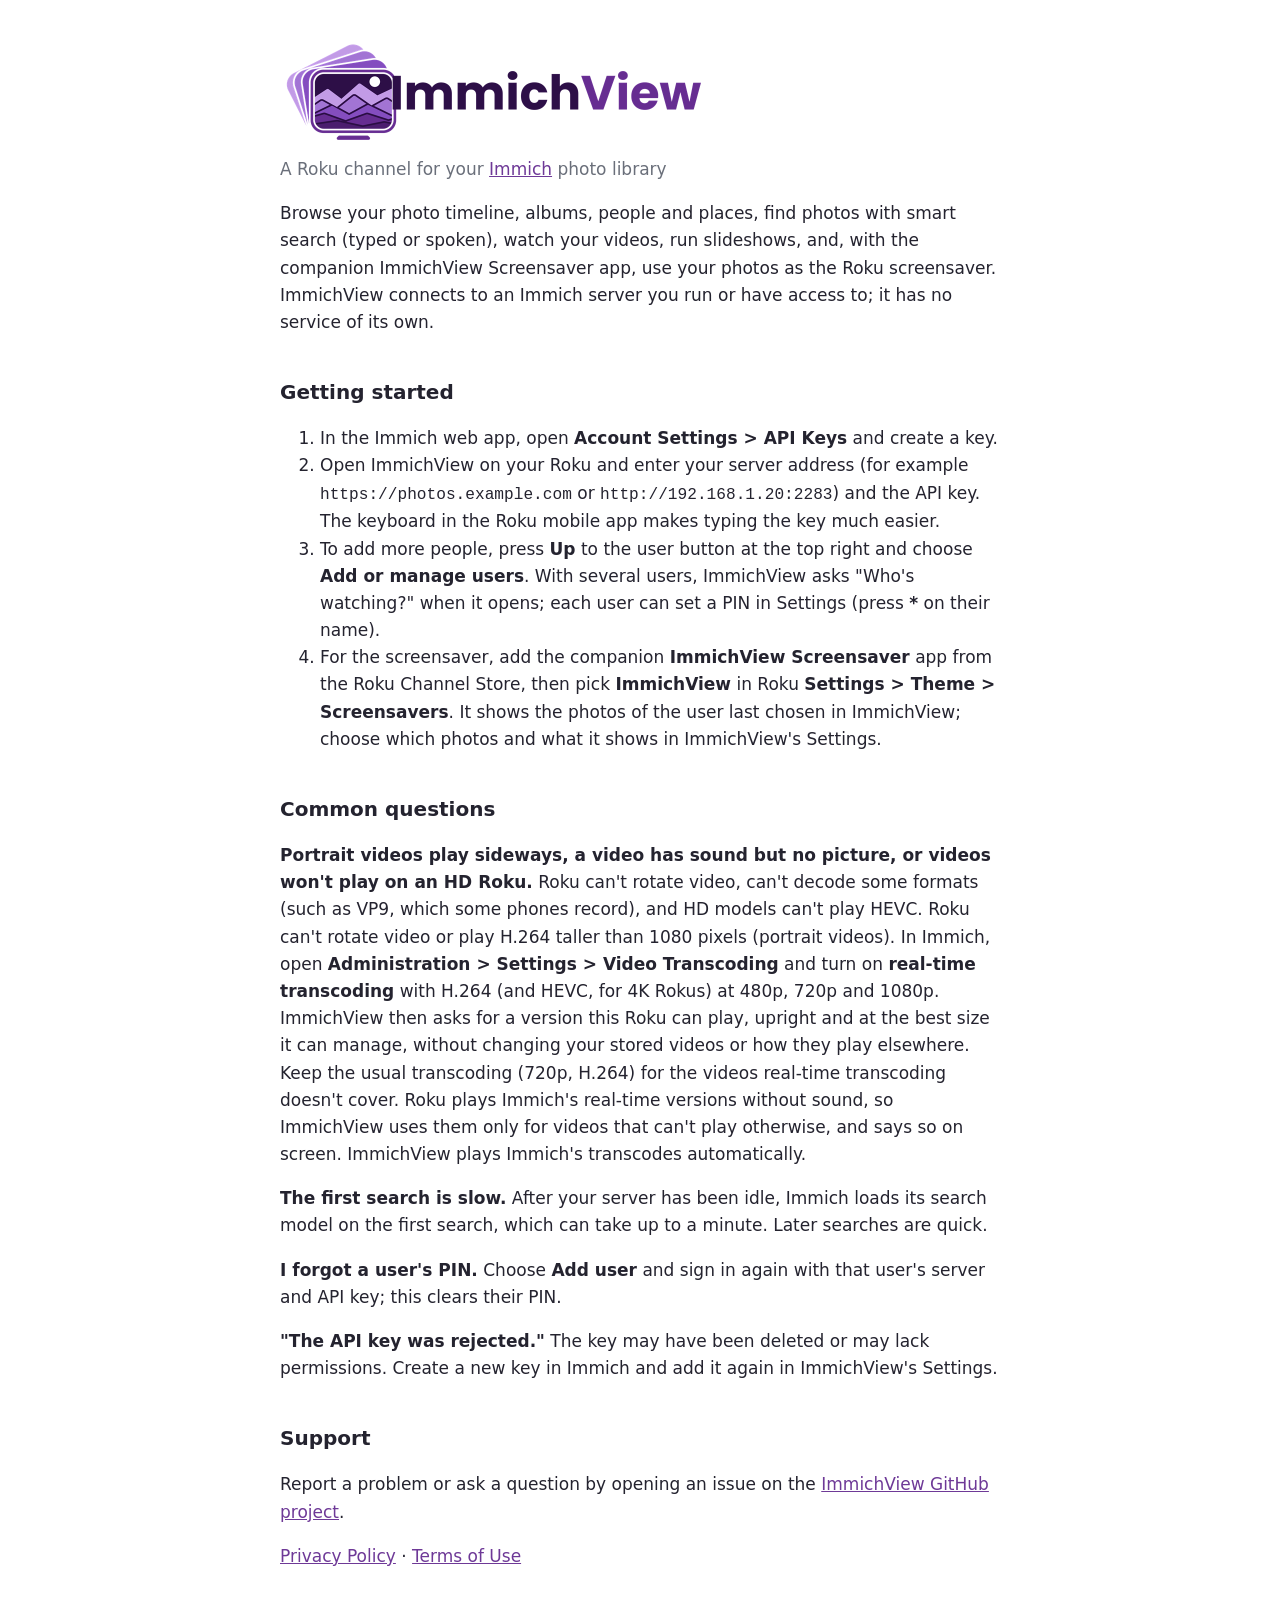
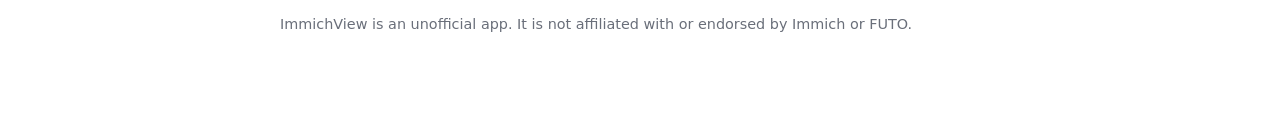
==== index.html @ e4586309 "ImmichView support, privacy and terms pages Co-Authored-By: Claude Opus 5.5 <noreply@anthropic.com>" ====
<!doctype html>
<html lang="en">
<head>
<meta charset="utf-8">
<meta name="viewport" content="width=device-width, initial-scale=1">
<title>ImmichView Support</title>
<link rel="stylesheet" href="style.css">
</head>
<body>
<main>
<h1><picture><source srcset="logo-dark.png" media="(prefers-color-scheme: dark)"><img class="logo" src="logo-light.png" alt="ImmichView" width="440" height="120"></picture></h1>
<p class="meta">A Roku channel for your <a href="https://immich.app">Immich</a> photo library</p>

<p>Browse your photo timeline, albums, people and places, find photos with smart search (typed or spoken), watch
your videos, run slideshows, and, with the companion ImmichView Screensaver app, use your photos as the Roku screensaver. ImmichView connects to an Immich
server you run or have access to; it has no service of its own.</p>

<h2>Getting started</h2>
<ol>
<li>In the Immich web app, open <strong>Account Settings &gt; API Keys</strong> and create a key.</li>
<li>Open ImmichView on your Roku and enter your server address (for example
<code>https://photos.example.com</code> or <code>http://192.168.1.20:2283</code>) and the API key.
The keyboard in the Roku mobile app makes typing the key much easier.</li>
<li>To add more people, press <strong>Up</strong> to the user button at the top right and choose
<strong>Add or manage users</strong>. With several users, ImmichView asks "Who's watching?" when it opens; each
user can set a PIN in Settings (press <strong>*</strong> on their name).</li>
<li>For the screensaver, add the companion <strong>ImmichView Screensaver</strong> app from the Roku Channel Store, then pick
<strong>ImmichView</strong> in Roku <strong>Settings &gt; Theme &gt; Screensavers</strong>. It shows the photos of the user last
chosen in ImmichView; choose which photos and what it shows in ImmichView's Settings.</li>
</ol>

<h2>Common questions</h2>
<p><strong>Portrait videos play sideways, a video has sound but no picture, or videos won't play on an HD Roku.</strong>
Roku can't rotate video, can't decode some formats (such as VP9, which some phones record), and HD models can't play HEVC. Roku can't rotate video or play H.264 taller than 1080 pixels (portrait videos). In Immich, open
<strong>Administration &gt; Settings &gt; Video Transcoding</strong> and turn on <strong>real-time transcoding</strong> with H.264 (and HEVC,
for 4K Rokus) at 480p, 720p and 1080p. ImmichView then asks for a version this Roku can play, upright and at the
best size it can manage, without changing your stored videos or how they play elsewhere. Keep the usual transcoding
(720p, H.264) for the videos real-time transcoding doesn't cover. Roku plays Immich's real-time versions without sound, so
ImmichView uses them only for videos that can't play otherwise, and says so on screen. ImmichView plays Immich's transcodes automatically.</p>
<p><strong>The first search is slow.</strong> After your server has been idle, Immich loads its search model on
the first search, which can take up to a minute. Later searches are quick.</p>
<p><strong>I forgot a user's PIN.</strong> Choose <strong>Add user</strong> and sign in again with that user's
server and API key; this clears their PIN.</p>
<p><strong>"The API key was rejected."</strong> The key may have been deleted or may lack permissions. Create a
new key in Immich and add it again in ImmichView's Settings.</p>

<h2>Support</h2>
<p>Report a problem or ask a question by opening an issue on the
<a href="https://github.com/apinner/ImmichView/issues">ImmichView GitHub project</a>.</p>
<p><a href="privacy.html">Privacy Policy</a> · <a href="terms.html">Terms of Use</a></p>

<p class="disclaimer">ImmichView is an unofficial app. It is not affiliated with or endorsed by Immich or FUTO.</p>
</main>
</body>
</html>
---- style.css ----
:root {
  --bg: #ffffff;
  --text: #24232f;
  --muted: #6a6f7a;
  --accent: #6e3997;
}
@media (prefers-color-scheme: dark) {
  :root {
    --bg: #24232f;
    --text: #e0e4e8;
    --muted: #a0a8b0;
    --accent: #c6a1e7;
  }
}
body {
  margin: 0;
  background: var(--bg);
  color: var(--text);
  font: 17px/1.6 system-ui, -apple-system, "Segoe UI", Roboto, sans-serif;
}
main {
  max-width: 720px;
  margin: 0 auto;
  padding: 32px 16px 64px;
}
h1 { margin: 0 0 4px; font-size: 2rem; }
h2 { margin-top: 2em; font-size: 1.25rem; }
a { color: var(--accent); }
code { font-size: 0.95em; }
.meta, .back { color: var(--muted); margin-top: 0; }
.disclaimer { margin-top: 3em; color: var(--muted); font-size: 0.9rem; }
.logo { display: block; max-width: 100%; height: auto; margin-left: -8px; }
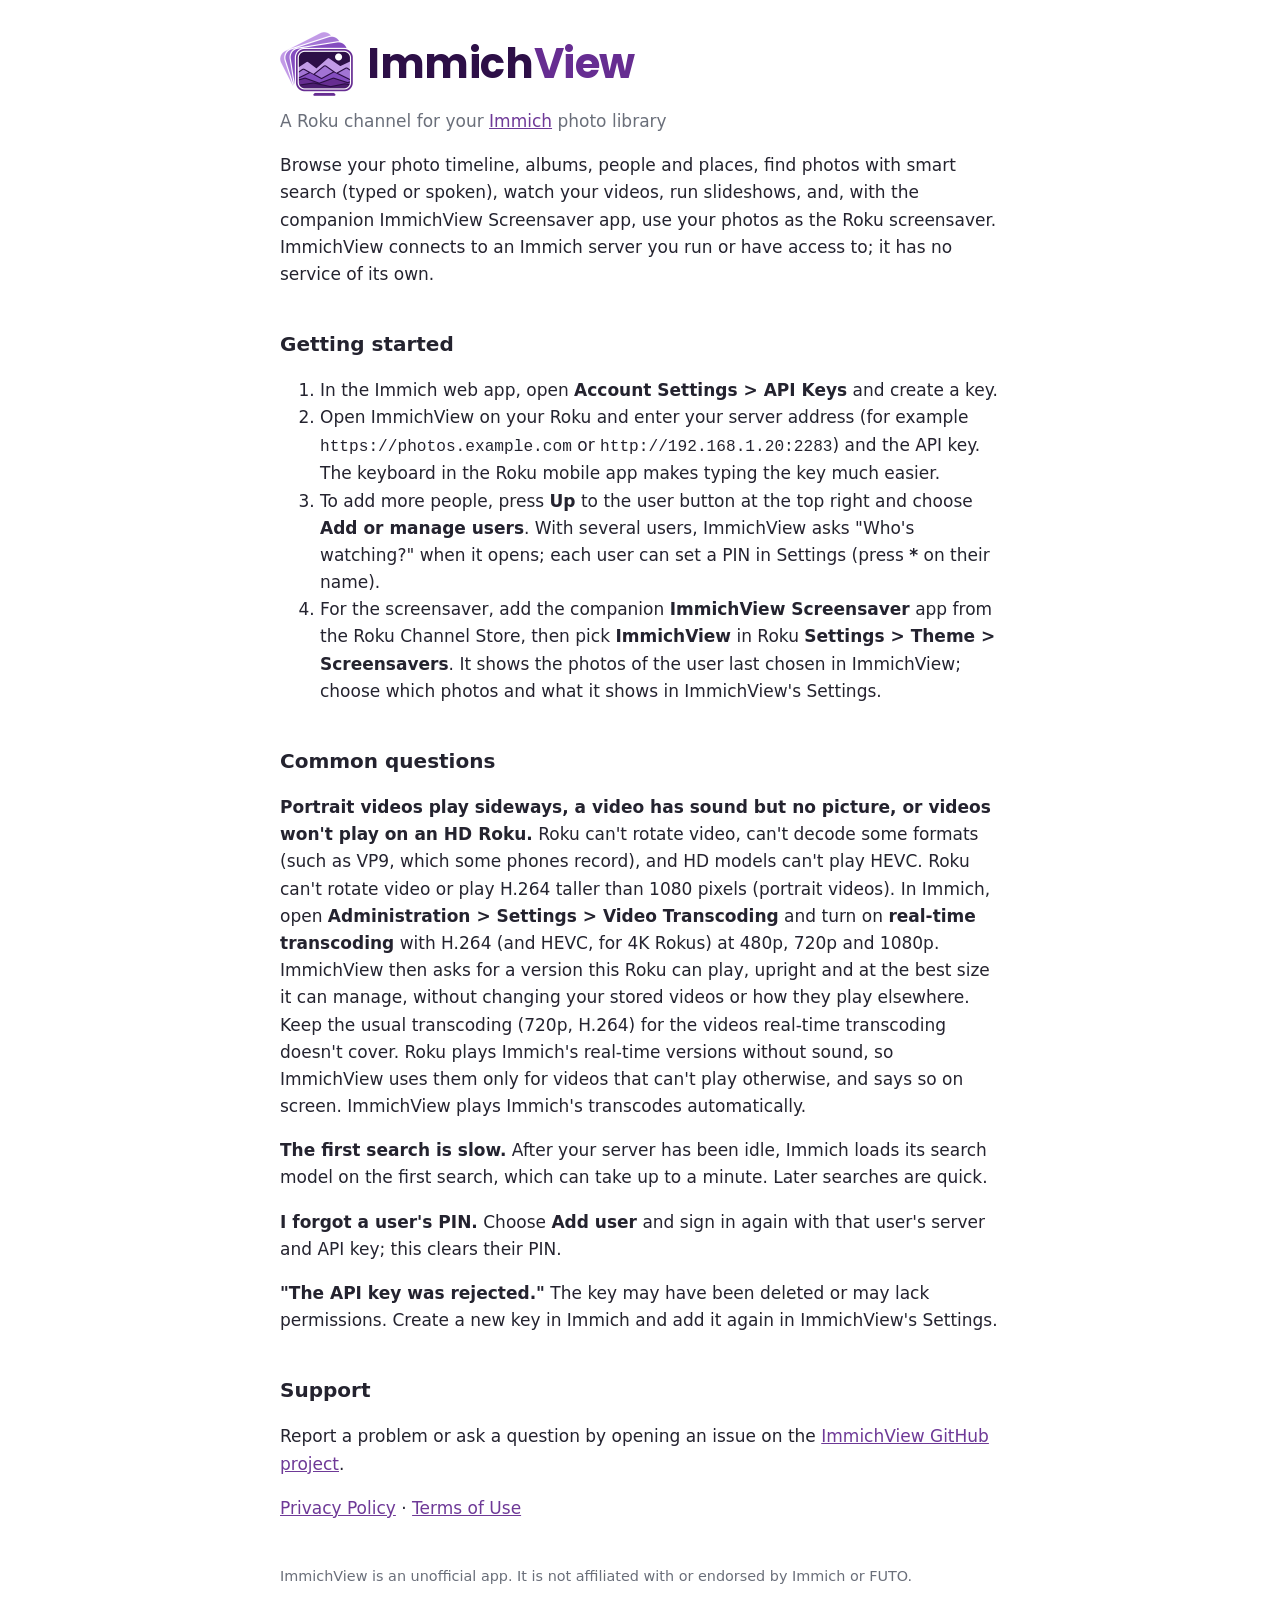
==== commit b09fcebf: "Logo: icon with the wordmark as text, properly spaced The brand-kit lockup image has the icon touchi" ====
--- a/index.html
+++ b/index.html
@@ -4,11 +4,14 @@
 <meta charset="utf-8">
 <meta name="viewport" content="width=device-width, initial-scale=1">
 <title>ImmichView Support</title>
+<link rel="preconnect" href="https://fonts.googleapis.com">
+<link rel="preconnect" href="https://fonts.gstatic.com" crossorigin>
+<link rel="stylesheet" href="https://fonts.googleapis.com/css2?family=Poppins:wght@700&display=swap">
 <link rel="stylesheet" href="style.css">
 </head>
 <body>
 <main>
-<h1><picture><source srcset="logo-dark.png" media="(prefers-color-scheme: dark)"><img class="logo" src="logo-light.png" alt="ImmichView" width="440" height="120"></picture></h1>
+<h1 class="brand"><img src="icon.png" alt="" width="73" height="64"><span><span class="brand-immich">Immich</span><span class="brand-view">View</span></span></h1>
 <p class="meta">A Roku channel for your <a href="https://immich.app">Immich</a> photo library</p>
 
 <p>Browse your photo timeline, albums, people and places, find photos with smart search (typed or spoken), watch
--- a/style.css
+++ b/style.css
@@ -3,6 +3,8 @@
   --text: #24232f;
   --muted: #6a6f7a;
   --accent: #6e3997;
+  --brand-immich: #2d0f47;
+  --brand-view: #662d91;
 }
 @media (prefers-color-scheme: dark) {
   :root {
@@ -10,6 +12,8 @@
     --text: #e0e4e8;
     --muted: #a0a8b0;
     --accent: #c6a1e7;
+    --brand-immich: #ffffff;
+    --brand-view: #a274d4;
   }
 }
 body {
@@ -29,4 +33,18 @@
 code { font-size: 0.95em; }
 .meta, .back { color: var(--muted); margin-top: 0; }
 .disclaimer { margin-top: 3em; color: var(--muted); font-size: 0.9rem; }
-.logo { display: block; max-width: 100%; height: auto; margin-left: -8px; }
+/* Logo: the icon with the wordmark as text (Poppins, like the brand lockup). */
+.brand {
+  display: flex;
+  align-items: center;
+  gap: 14px;
+  font-family: "Poppins", system-ui, sans-serif;
+  font-weight: 700;
+  font-size: 2.6rem;
+  line-height: 1;
+  letter-spacing: -0.01em;
+  margin-bottom: 12px;
+}
+.brand img { flex: none; }
+.brand-immich { color: var(--brand-immich); }
+.brand-view { color: var(--brand-view); }
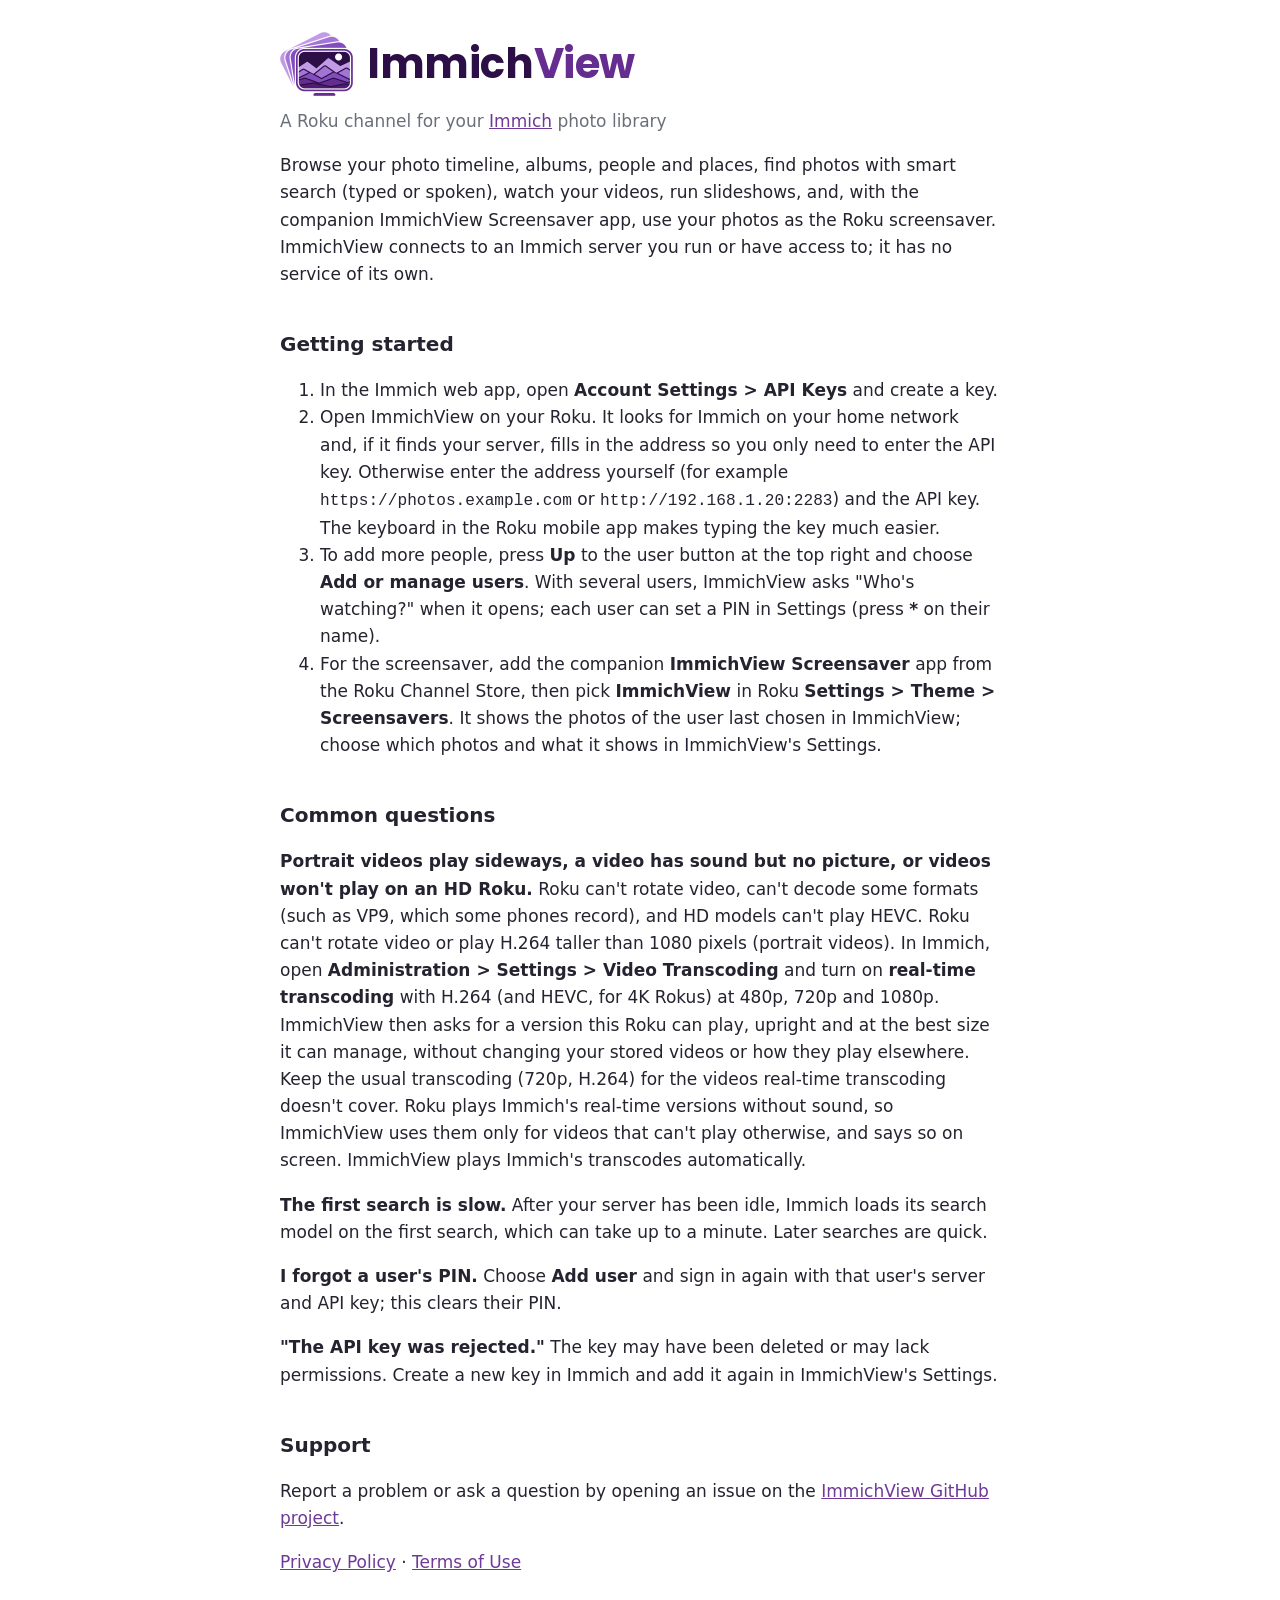
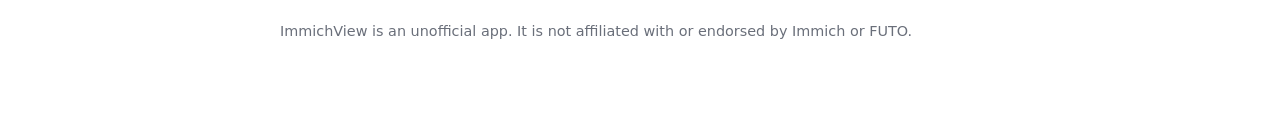
==== commit 4b15c9cb: "Mention the local network search (privacy policy, getting started) Co-Authored-By: Claude Opus 5.5 <" ====
--- a/index.html
+++ b/index.html
@@ -21,7 +21,8 @@
 <h2>Getting started</h2>
 <ol>
 <li>In the Immich web app, open <strong>Account Settings &gt; API Keys</strong> and create a key.</li>
-<li>Open ImmichView on your Roku and enter your server address (for example
+<li>Open ImmichView on your Roku. It looks for Immich on your home network and, if it finds your server, fills in
+the address so you only need to enter the API key. Otherwise enter the address yourself (for example
 <code>https://photos.example.com</code> or <code>http://192.168.1.20:2283</code>) and the API key.
 The keyboard in the Roku mobile app makes typing the key much easier.</li>
 <li>To add more people, press <strong>Up</strong> to the user button at the top right and choose
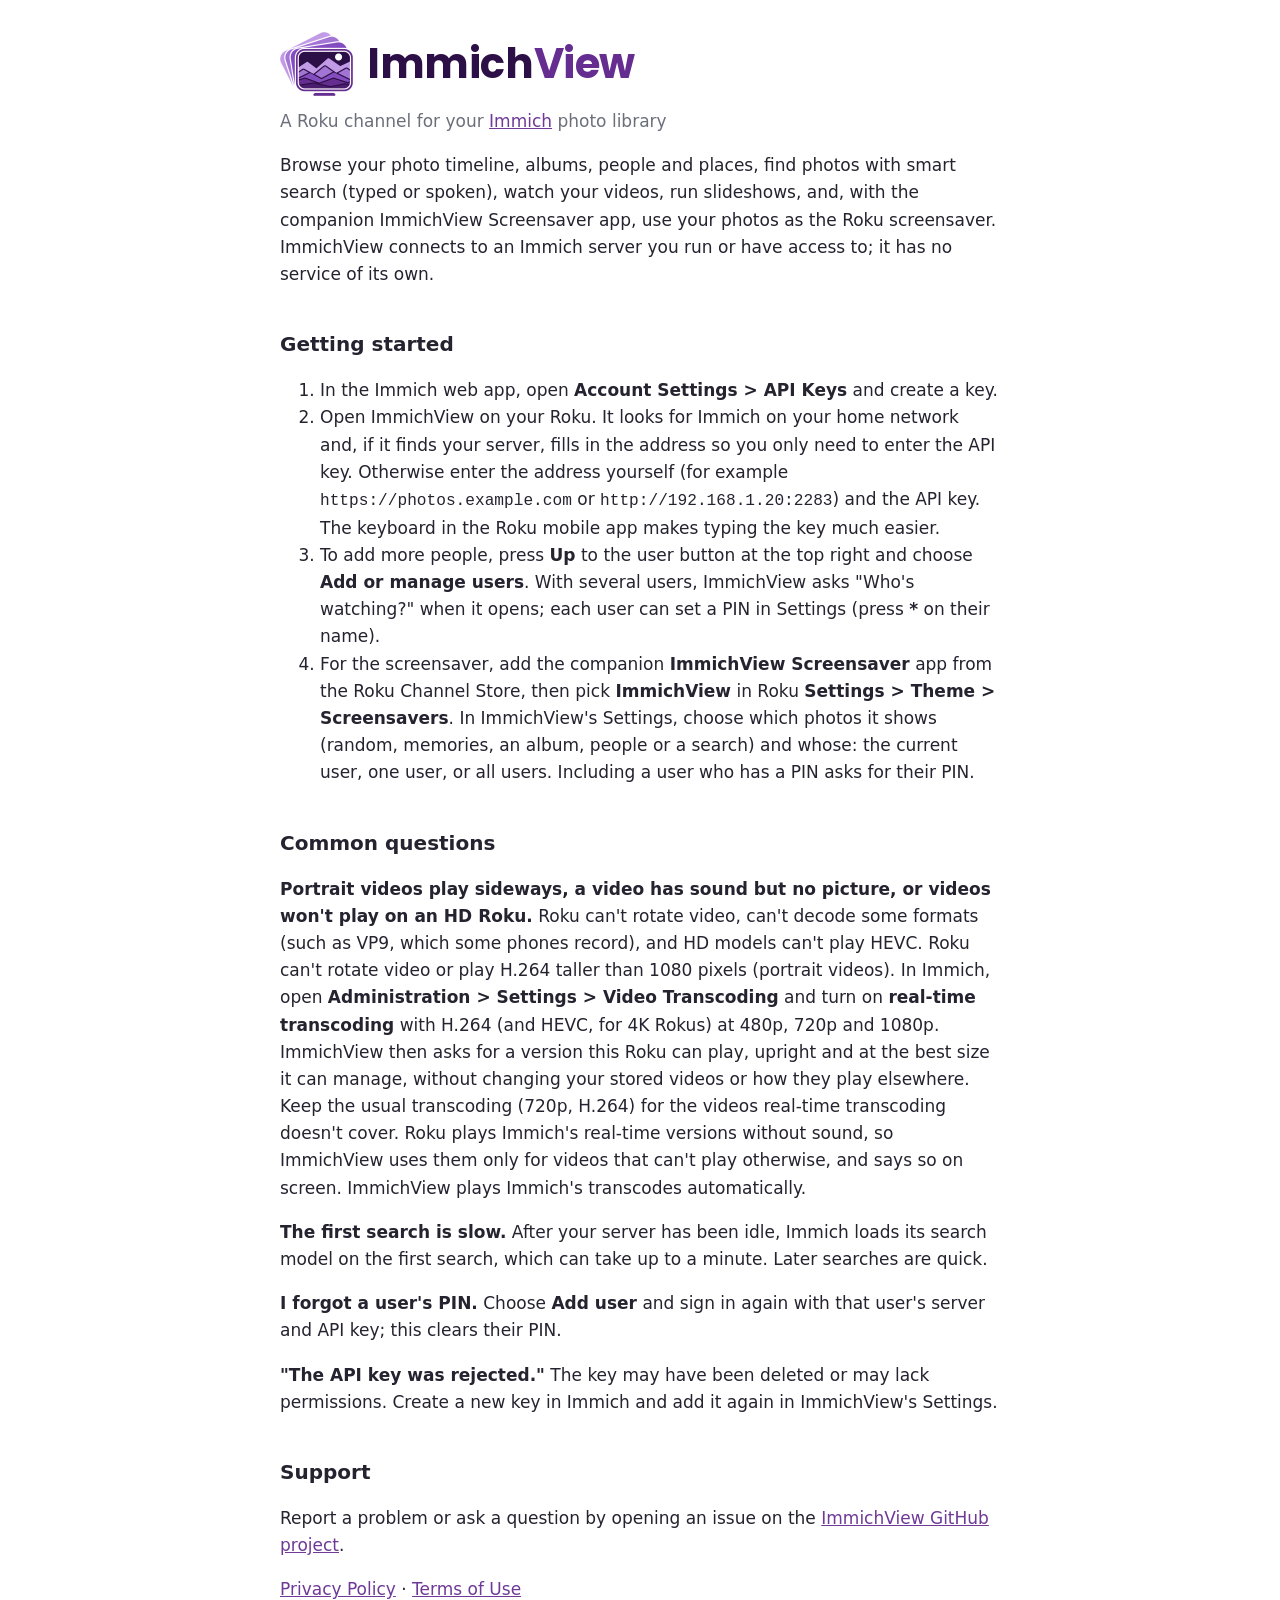
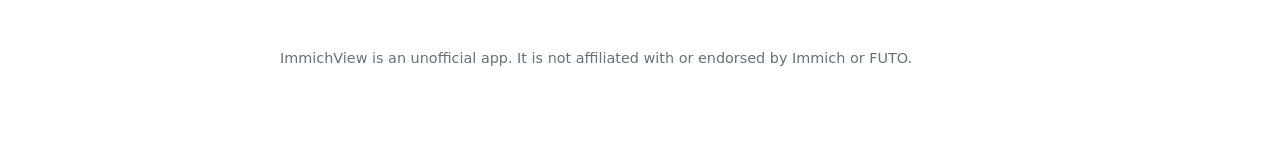
==== commit 2c10cae6: "Screensaver can show chosen photos from one or all users Co-Authored-By: Claude Opus 5.5 <noreply@an" ====
--- a/index.html
+++ b/index.html
@@ -29,8 +29,9 @@
 <strong>Add or manage users</strong>. With several users, ImmichView asks "Who's watching?" when it opens; each
 user can set a PIN in Settings (press <strong>*</strong> on their name).</li>
 <li>For the screensaver, add the companion <strong>ImmichView Screensaver</strong> app from the Roku Channel Store, then pick
-<strong>ImmichView</strong> in Roku <strong>Settings &gt; Theme &gt; Screensavers</strong>. It shows the photos of the user last
-chosen in ImmichView; choose which photos and what it shows in ImmichView's Settings.</li>
+<strong>ImmichView</strong> in Roku <strong>Settings &gt; Theme &gt; Screensavers</strong>. In ImmichView's Settings, choose
+which photos it shows (random, memories, an album, people or a search) and whose: the current user, one user, or all users.
+Including a user who has a PIN asks for their PIN.</li>
 </ol>
 
 <h2>Common questions</h2>
